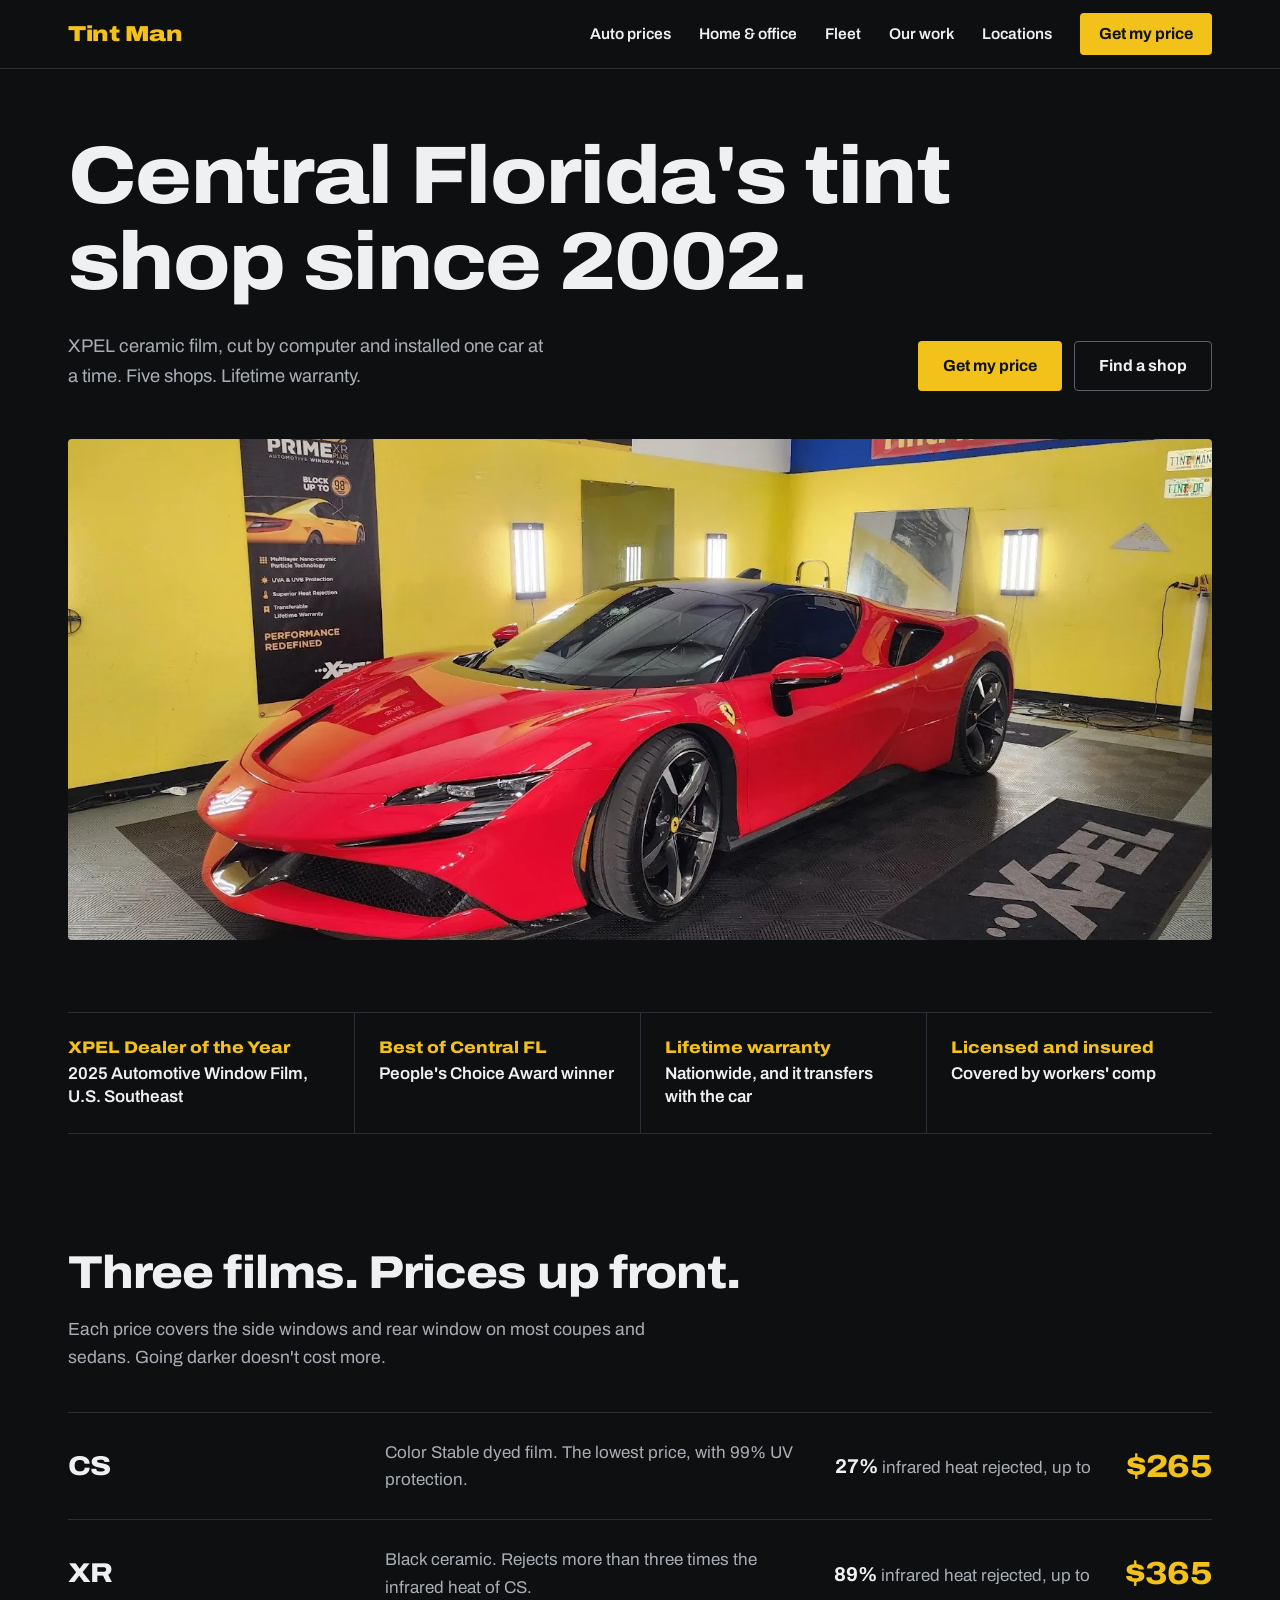
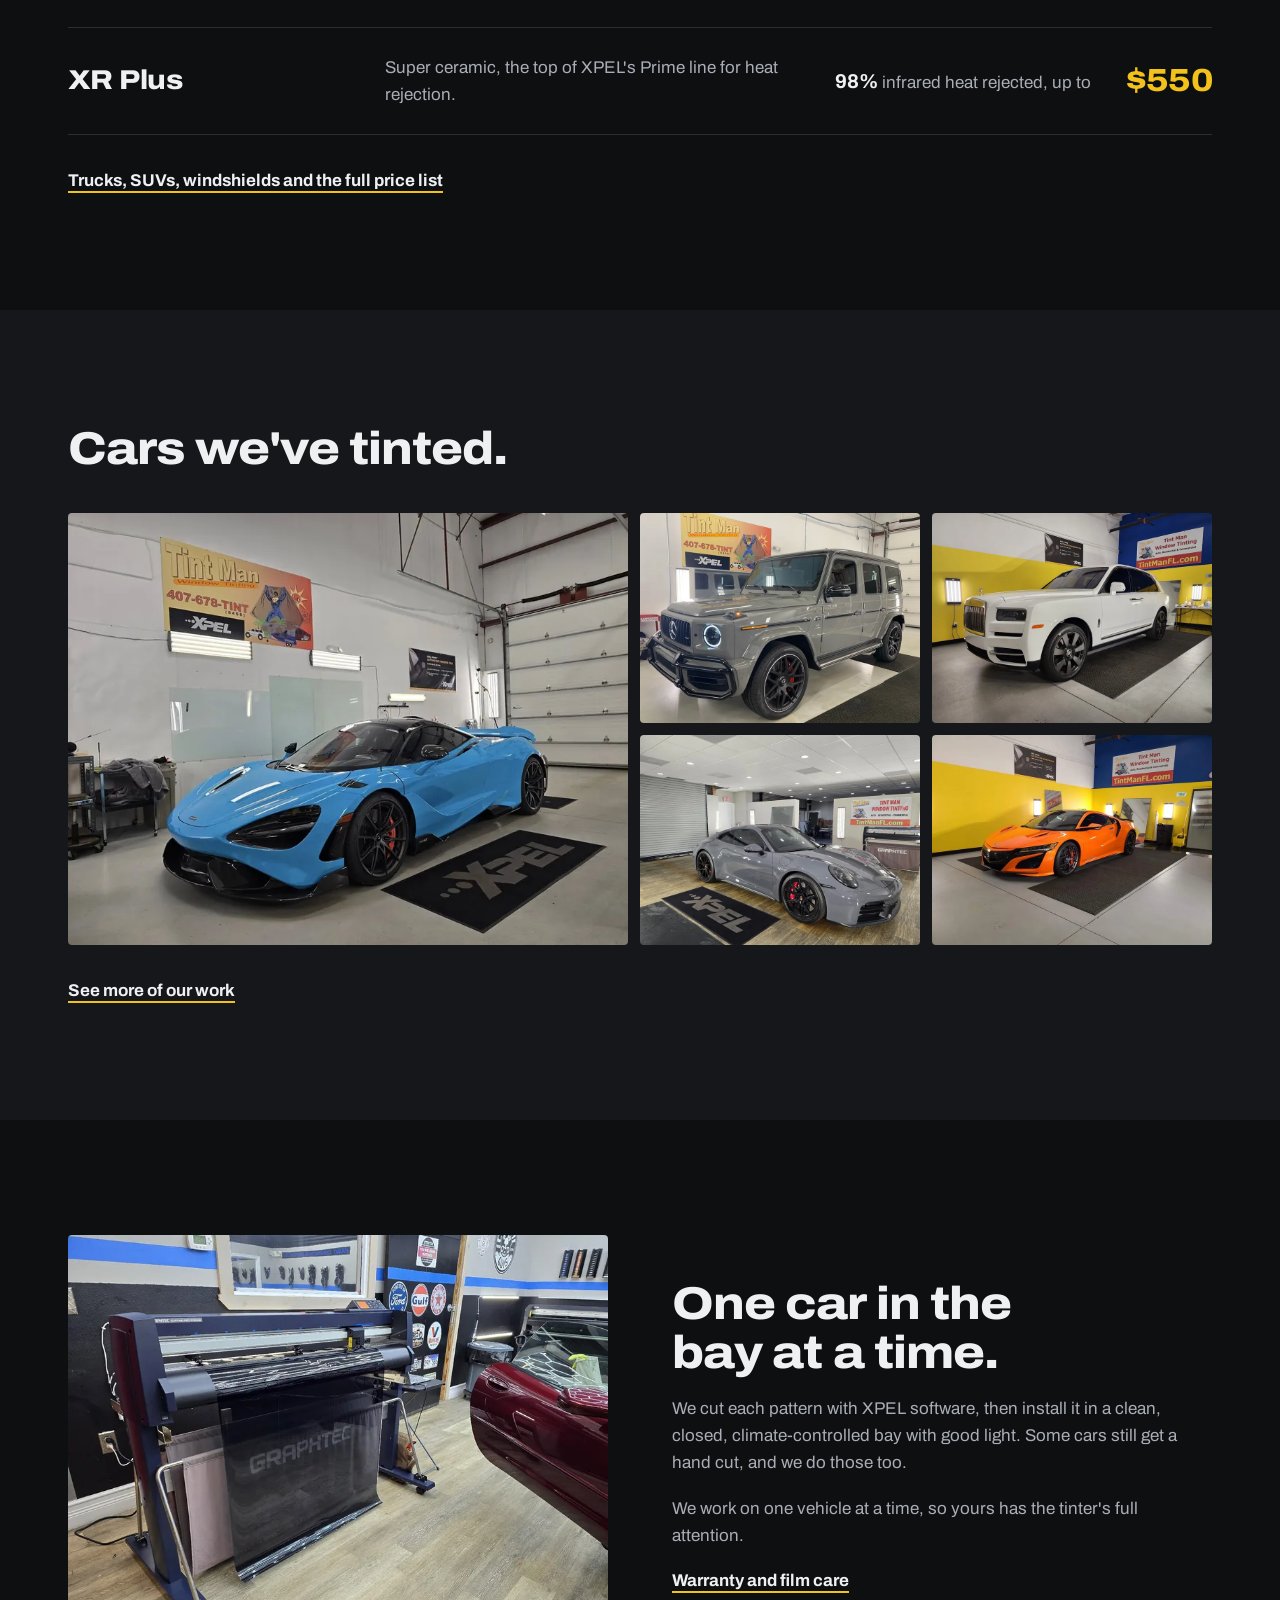
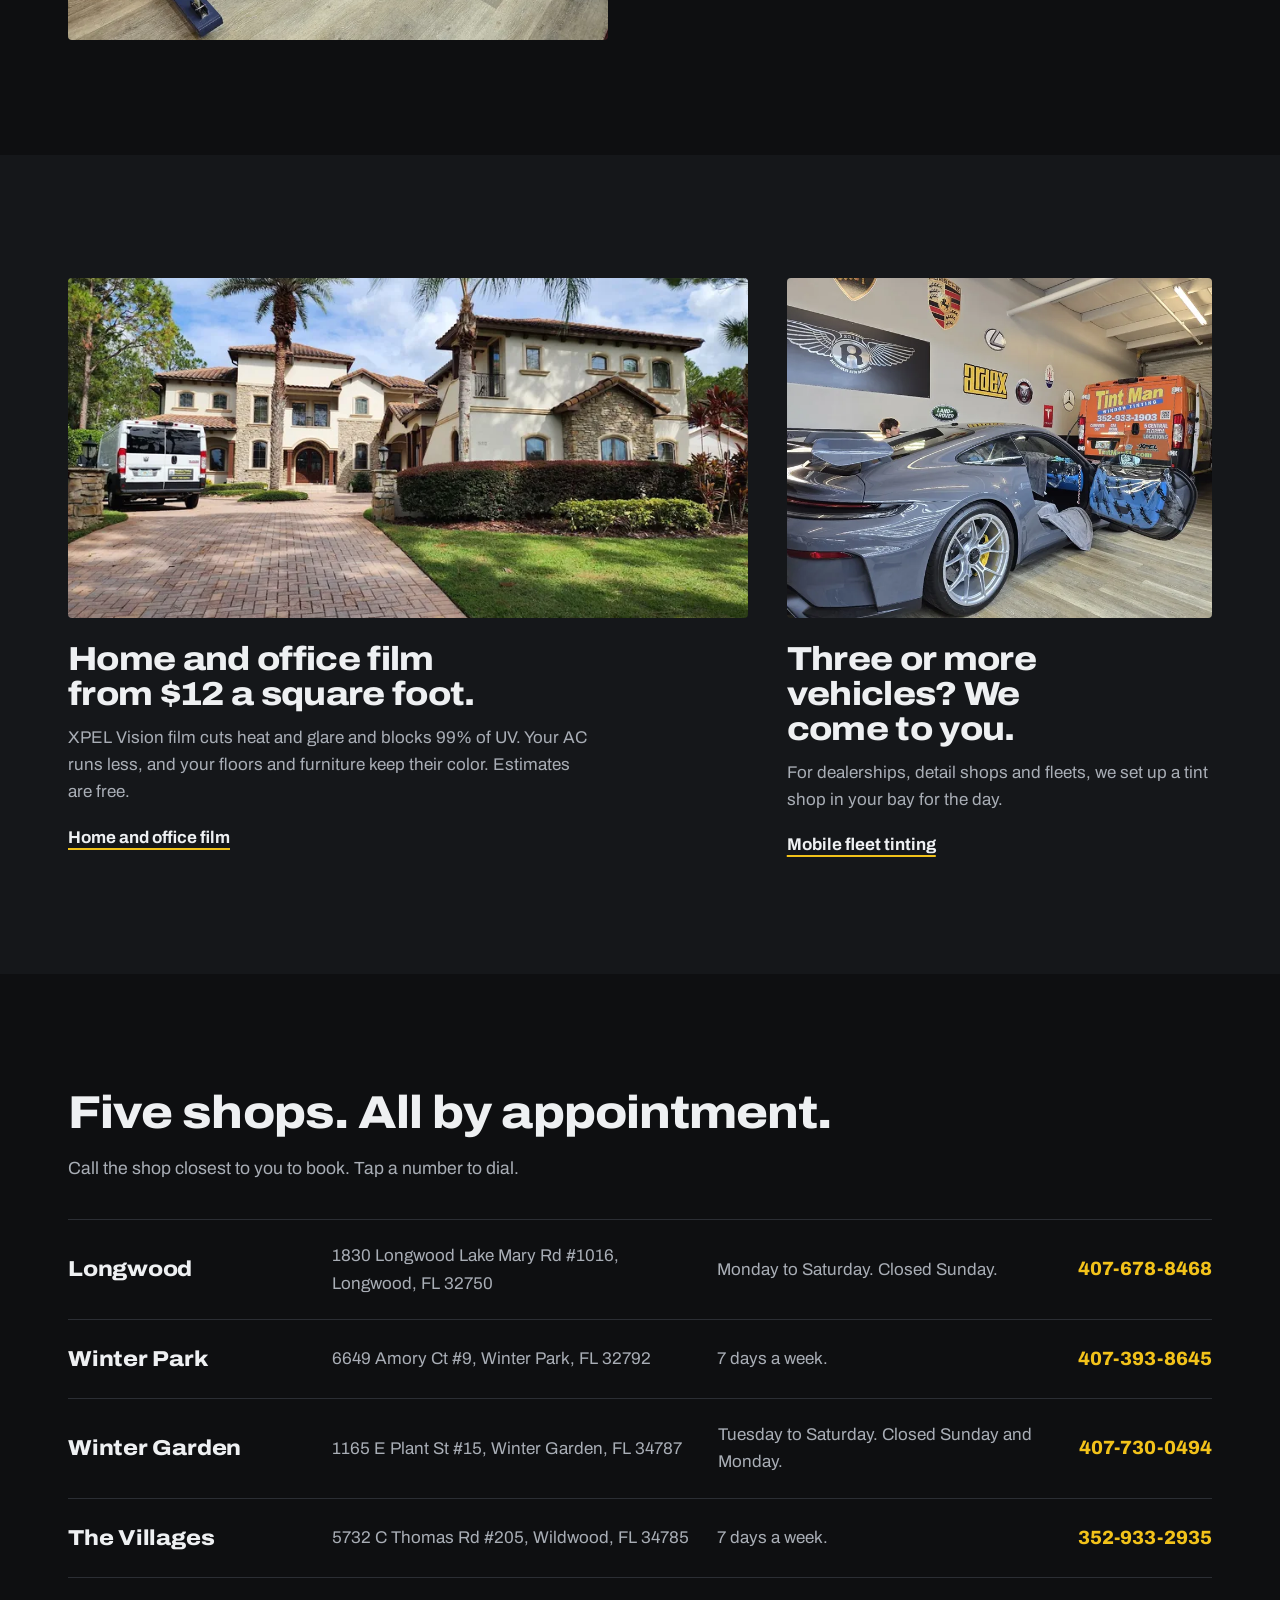
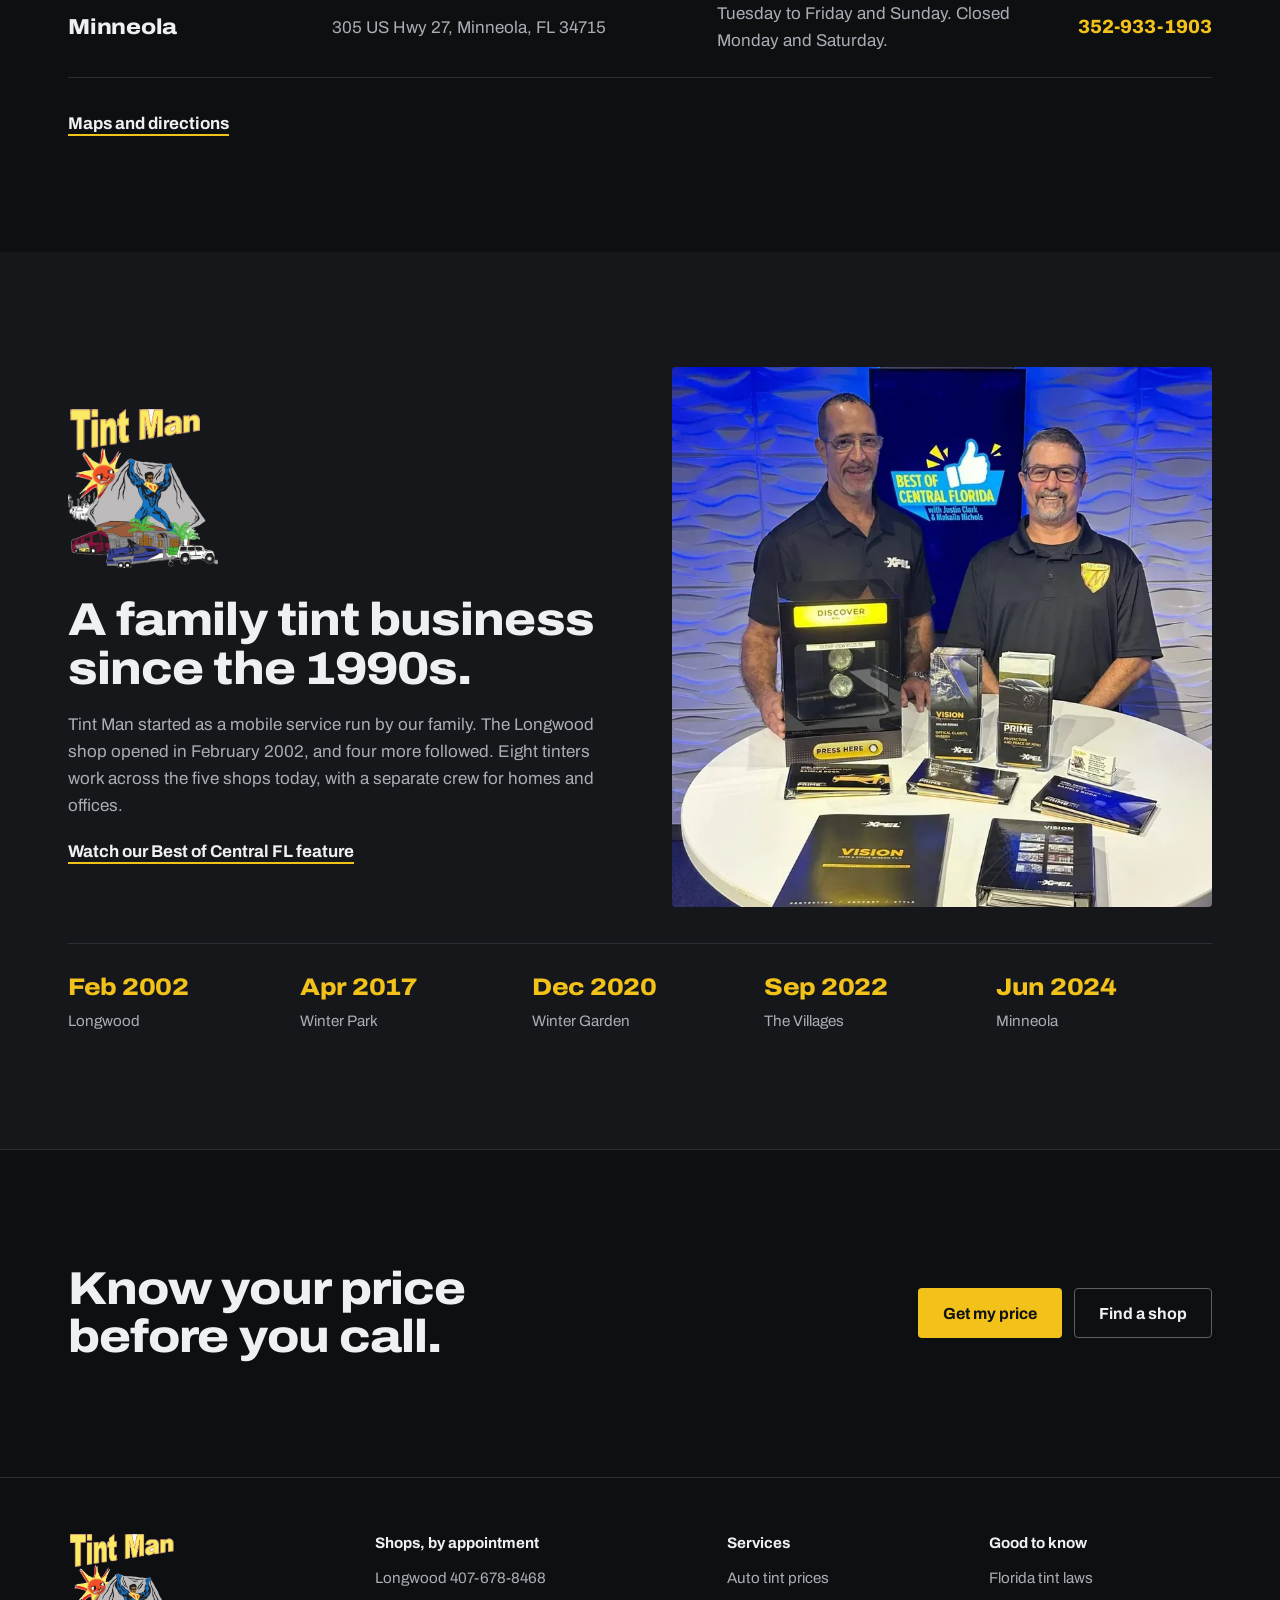
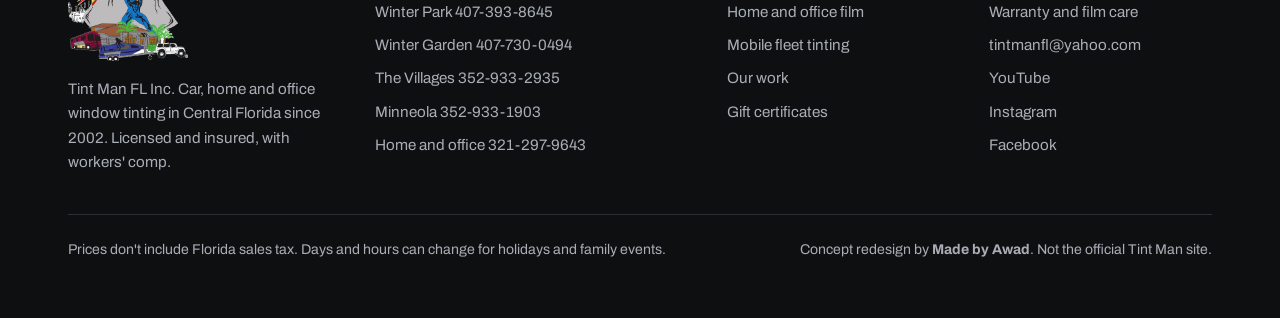
==== index.html @ 5b7890b1 "Tint Man FL concept redesign: 8-page static site with price builder Co-Authored-By: Claude Opus 5.5 " ====
<!doctype html>
<html lang="en">
<head>
<meta charset="utf-8">
<meta name="viewport" content="width=device-width, initial-scale=1">
<title>Tint Man FL | Car, Home and Office Window Tinting in Central Florida</title>
<meta name="description" content="XPEL window tint from $265. Five Central Florida shops in Longwood, Winter Park, Winter Garden, The Villages and Minneola. Lifetime warranty. Since 2002.">
<meta name="robots" content="noindex, nofollow">
<meta name="theme-color" content="#0e0f11">
<meta property="og:title" content="Tint Man FL | Car, Home and Office Window Tinting in Central Florida">
<meta property="og:description" content="XPEL window tint from $265. Five Central Florida shops in Longwood, Winter Park, Winter Garden, The Villages and Minneola. Lifetime warranty. Since 2002.">
<meta property="og:image" content="assets/img/og.jpg">
<meta property="og:type" content="website">
<link rel="preload" href="assets/fonts/archivo.woff2" as="font" type="font/woff2" crossorigin>
<link rel="stylesheet" href="assets/site.css">
</head>
<body>
<a class="skip" href="#main">Skip to content</a>
<header class="hdr">
  <div class="wrap">
    <a class="brand" href="index.html" aria-label="Tint Man, home">Tint Man</a>
    <button class="menu" type="button" aria-expanded="false" aria-controls="nav">Menu</button>
    <nav class="nav" id="nav" aria-label="Main"><a href="auto.html">Auto prices</a><a href="home-office.html">Home &amp; office</a><a href="fleet.html">Fleet</a><a href="work.html">Our work</a><a href="locations.html">Locations</a><a class="btn btn-p" href="auto.html#price">Get my price</a></nav>
  </div>
</header>
<main id="main">

<section class="hero">
  <div class="wrap">
    <h1>Central Florida's tint shop since 2002.</h1>
    <div class="hero-row">
      <p>XPEL ceramic film, cut by computer and installed one car at a time. Five shops. Lifetime warranty.</p>
      <div class="btns">
        <a class="btn btn-p" href="auto.html#price">Get my price</a>
        <a class="btn btn-s" href="locations.html">Find a shop</a>
      </div>
    </div>
    <div class="hero-img"><img src="assets/img/ferrari-red-800.webp" srcset="assets/img/ferrari-red-800.webp 800w, assets/img/ferrari-red.webp 1600w" sizes="100vw" width="1600" height="1200" alt="Red Ferrari with fresh window tint in a Tint Man bay" fetchpriority="high"></div>
    <div class="proof">
      <div><b>XPEL Dealer of the Year</b>2025 Automotive Window Film, U.S. Southeast</div>
      <div><b>Best of Central FL</b>People's Choice Award winner</div>
      <div><b>Lifetime warranty</b>Nationwide, and it transfers with the car</div>
      <div><b>Licensed and insured</b>Covered by workers' comp</div>
    </div>
  </div>
</section>

<section class="sec">
  <div class="wrap">
    <h2 class="rv">Three films. Prices up front.</h2>
    <p class="lead rv">Each price covers the side windows and rear window on most coupes and sedans. Going darker doesn't cost more.</p>
    <div class="films rv">
      <div class="film">
        <div class="nm">CS</div>
        <div class="ds mute">Color Stable dyed film. The lowest price, with 99% UV protection.</div>
        <div class="heat"><b>27%</b> <span class="mute">infrared heat rejected, up to</span></div>
        <div class="pr">$265</div>
      </div>
      <div class="film">
        <div class="nm">XR</div>
        <div class="ds mute">Black ceramic. Rejects more than three times the infrared heat of CS.</div>
        <div class="heat"><b>89%</b> <span class="mute">infrared heat rejected, up to</span></div>
        <div class="pr">$365</div>
      </div>
      <div class="film">
        <div class="nm">XR Plus</div>
        <div class="ds mute">Super ceramic, the top of XPEL's Prime line for heat rejection.</div>
        <div class="heat"><b>98%</b> <span class="mute">infrared heat rejected, up to</span></div>
        <div class="pr">$550</div>
      </div>
    </div>
    <p class="sec-foot rv"><a class="tlink" href="auto.html">Trucks, SUVs, windshields and the full price list</a></p>
  </div>
</section>

<section class="sec alt">
  <div class="wrap">
    <h2 class="rv">Cars we've tinted.</h2>
    <div class="mosaic rv">
      <a href="work.html"><img src="assets/img/mclaren-blue-800.webp" srcset="assets/img/mclaren-blue-800.webp 800w, assets/img/mclaren-blue.webp 1600w" sizes="(max-width:760px) 100vw, 50vw" width="1600" height="1200" alt="Blue McLaren in the Tint Man shop" loading="lazy" decoding="async"></a>
      <a href="work.html"><img src="assets/img/g-class-grey-800.webp" srcset="assets/img/g-class-grey-800.webp 800w, assets/img/g-class-grey.webp 1024w" sizes="(max-width:760px) 50vw, 25vw" width="1024" height="768" alt="Grey Mercedes G-Class with tinted windows" loading="lazy" decoding="async"></a>
      <a href="work.html"><img src="assets/img/rolls-royce-white-800.webp" srcset="assets/img/rolls-royce-white-800.webp 800w, assets/img/rolls-royce-white.webp 1600w" sizes="(max-width:760px) 50vw, 25vw" width="1600" height="1200" alt="White Rolls-Royce SUV in a Tint Man bay" loading="lazy" decoding="async"></a>
      <a href="work.html"><img src="assets/img/porsche-grey-800.webp" srcset="assets/img/porsche-grey-800.webp 800w, assets/img/porsche-grey.webp 1600w" sizes="(max-width:760px) 50vw, 25vw" width="1600" height="1200" alt="Grey Porsche 911 on the shop floor" loading="lazy" decoding="async"></a>
      <a href="work.html"><img src="assets/img/nsx-orange-800.webp" srcset="assets/img/nsx-orange-800.webp 800w, assets/img/nsx-orange.webp 1080w" sizes="(max-width:760px) 50vw, 25vw" width="1080" height="810" alt="Orange Acura NSX in a Tint Man bay" loading="lazy" decoding="async"></a>
    </div>
    <p class="sec-foot rv"><a class="tlink" href="work.html">See more of our work</a></p>
  </div>
</section>

<section class="sec">
  <div class="wrap split">
    <div class="rv"><img src="assets/img/plotter-800.webp" srcset="assets/img/plotter-800.webp 800w, assets/img/plotter.webp 1600w" sizes="(max-width:860px) 100vw, 50vw" width="1600" height="1200" alt="Plotter cutting a window film pattern beside a car" loading="lazy" decoding="async"></div>
    <div class="stack rv">
      <h2>One car in the bay at a time.</h2>
      <p class="mute">We cut each pattern with XPEL software, then install it in a clean, closed, climate-controlled bay with good light. Some cars still get a hand cut, and we do those too.</p>
      <p class="mute">We work on one vehicle at a time, so yours has the tinter's full attention.</p>
      <p><a class="tlink" href="warranty.html">Warranty and film care</a></p>
    </div>
  </div>
</section>

<section class="sec alt">
  <div class="wrap duo">
    <article class="rv">
      <img src="assets/img/home-estate-800.webp" srcset="assets/img/home-estate-800.webp 800w, assets/img/home-estate.webp 1600w" sizes="(max-width:860px) 100vw, 60vw" width="1600" height="1200" alt="Stone-front Florida home with a work van in the driveway" loading="lazy" decoding="async">
      <h2>Home and office film from $12 a square foot.</h2>
      <p>XPEL Vision film cuts heat and glare and blocks 99% of UV. Your AC runs less, and your floors and furniture keep their color. Estimates are free.</p>
      <a class="tlink" href="home-office.html">Home and office film</a>
    </article>
    <article class="rv">
      <img src="assets/img/fleet-van-porsche-800.webp" srcset="assets/img/fleet-van-porsche-800.webp 800w, assets/img/fleet-van-porsche.webp 1600w" sizes="(max-width:860px) 100vw, 40vw" width="1600" height="1200" alt="Tint Man van set up inside a client garage" loading="lazy" decoding="async">
      <h2>Three or more vehicles? We come to you.</h2>
      <p>For dealerships, detail shops and fleets, we set up a tint shop in your bay for the day.</p>
      <a class="tlink" href="fleet.html">Mobile fleet tinting</a>
    </article>
  </div>
</section>

<section class="sec" id="shops">
  <div class="wrap">
    <h2 class="rv">Five shops. All by appointment.</h2>
    <p class="lead rv">Call the shop closest to you to book. Tap a number to dial.</p>
    <div class="shops rv">
      <div class="shop">
        <div class="nm">Longwood</div>
        <address>1830 Longwood Lake Mary Rd #1016, Longwood, FL 32750</address>
        <div class="dy">Monday to Saturday. Closed Sunday.</div>
        <a class="ph" href="tel:+14076788468">407-678-8468</a>
      </div>
      <div class="shop">
        <div class="nm">Winter Park</div>
        <address>6649 Amory Ct #9, Winter Park, FL 32792</address>
        <div class="dy">7 days a week.</div>
        <a class="ph" href="tel:+14073938645">407-393-8645</a>
      </div>
      <div class="shop">
        <div class="nm">Winter Garden</div>
        <address>1165 E Plant St #15, Winter Garden, FL 34787</address>
        <div class="dy">Tuesday to Saturday. Closed Sunday and Monday.</div>
        <a class="ph" href="tel:+14077300494">407-730-0494</a>
      </div>
      <div class="shop">
        <div class="nm">The Villages</div>
        <address>5732 C Thomas Rd #205, Wildwood, FL 34785</address>
        <div class="dy">7 days a week.</div>
        <a class="ph" href="tel:+13529332935">352-933-2935</a>
      </div>
      <div class="shop">
        <div class="nm">Minneola</div>
        <address>305 US Hwy 27, Minneola, FL 34715</address>
        <div class="dy">Tuesday to Friday and Sunday. Closed Monday and Saturday.</div>
        <a class="ph" href="tel:+13529331903">352-933-1903</a>
      </div>
    </div>
    <p class="sec-foot rv"><a class="tlink" href="locations.html">Maps and directions</a></p>
  </div>
</section>

<section class="sec alt">
  <div class="wrap split tall">
    <div class="stack rv">
      <img class="story-logo" src="assets/img/tint-man-logo.png" width="397" height="420" alt="Tint Man logo" loading="lazy">
      <h2>A family tint business since the 1990s.</h2>
      <p class="mute">Tint Man started as a mobile service run by our family. The Longwood shop opened in February 2002, and four more followed. Eight tinters work across the five shops today, with a separate crew for homes and offices.</p>
      <p><a class="tlink" href="https://youtu.be/kbAeJcgGdcU" rel="noopener">Watch our Best of Central FL feature</a></p>
    </div>
    <div class="rv"><img src="assets/img/award-set-800.webp" srcset="assets/img/award-set-800.webp 800w, assets/img/award-set.webp 1080w" sizes="(max-width:860px) 100vw, 50vw" width="1080" height="1091" alt="Two men with XPEL film displays on the Best of Central Florida set" loading="lazy" decoding="async"></div>
  </div>
  <div class="wrap"><div class="years rv"><div><b>Feb 2002</b><span>Longwood</span></div><div><b>Apr 2017</b><span>Winter Park</span></div><div><b>Dec 2020</b><span>Winter Garden</span></div><div><b>Sep 2022</b><span>The Villages</span></div><div><b>Jun 2024</b><span>Minneola</span></div></div></div>
</section>

<section class="sec end">
  <div class="wrap">
    <h2>Know your price before you call.</h2>
    <div class="btns">
      <a class="btn btn-p" href="auto.html#price">Get my price</a>
      <a class="btn btn-s" href="locations.html">Find a shop</a>
    </div>
  </div>
</section>
</main>
<footer class="ftr">
  <div class="wrap">
    <div class="ftr-grid">
      <div>
        <img src="assets/img/tint-man-logo.png" width="397" height="420" alt="Tint Man logo" loading="lazy">
        <p>Tint Man FL Inc. Car, home and office window tinting in Central Florida since 2002. Licensed and insured, with workers' comp.</p>
      </div>
      <div>
        <h3>Shops, by appointment</h3>
        <ul><li>Longwood <a href="tel:+14076788468">407-678-8468</a></li><li>Winter Park <a href="tel:+14073938645">407-393-8645</a></li><li>Winter Garden <a href="tel:+14077300494">407-730-0494</a></li><li>The Villages <a href="tel:+13529332935">352-933-2935</a></li><li>Minneola <a href="tel:+13529331903">352-933-1903</a></li><li>Home and office <a href="tel:+13212979643">321-297-9643</a></li></ul>
      </div>
      <div>
        <h3>Services</h3>
        <ul>
          <li><a href="auto.html">Auto tint prices</a></li>
          <li><a href="home-office.html">Home and office film</a></li>
          <li><a href="fleet.html">Mobile fleet tinting</a></li>
          <li><a href="work.html">Our work</a></li>
          <li><a href="locations.html#gift">Gift certificates</a></li>
        </ul>
      </div>
      <div>
        <h3>Good to know</h3>
        <ul>
          <li><a href="tint-laws.html">Florida tint laws</a></li>
          <li><a href="warranty.html">Warranty and film care</a></li>
          <li><a href="mailto:tintmanfl@yahoo.com">tintmanfl@yahoo.com</a></li>
          <li><a href="https://www.youtube.com/channel/UCc-5ROJTFRDalu6q-zeM-1g" rel="noopener">YouTube</a></li>
          <li><a href="https://www.instagram.com/tintmanwindowtinting" rel="noopener">Instagram</a></li>
          <li><a href="https://www.facebook.com/tintmanfl" rel="noopener">Facebook</a></li>
        </ul>
      </div>
    </div>
    <div class="note">
      <span>Prices don't include Florida sales tax. Days and hours can change for holidays and family events.</span>
      <span>Concept redesign by <a class="tlink" href="https://madebyawad.com" rel="noopener">Made by Awad</a>. Not the official Tint Man site.</span>
    </div>
  </div>
</footer>
<div class="bar">
  <a class="btn btn-s" href="locations.html">Find a shop</a>
  <a class="btn btn-p" href="auto.html#price">Get my price</a>
</div>
<script src="assets/site.js" defer></script>
</body>
</html>
---- assets/site.css ----
@font-face{font-family:"Archivo";src:url("fonts/archivo.woff2") format("woff2");font-weight:100 900;font-stretch:62% 125%;font-display:swap}

:root{
  --bg:#0e0f11;--bg2:#15171a;--bg3:#1c1f23;--line:#2b2e34;
  --text:#eef0f2;--mute:#a9aeb6;--acc:#f2c21a;--ink:#111214;
  --r:4px;--wrap:1240px;--pad:clamp(20px,4vw,48px);
}
*,*::before,*::after{box-sizing:border-box}
html{scroll-behavior:smooth;-webkit-text-size-adjust:100%}
body{margin:0;background:var(--bg);color:var(--text);font-family:"Archivo",system-ui,-apple-system,"Segoe UI",Arial,sans-serif;font-size:17px;line-height:1.6;-webkit-font-smoothing:antialiased}
img{display:block;max-width:100%;height:auto}
a{color:inherit}
h1,h2,h3{margin:0;font-weight:800;font-stretch:112%;letter-spacing:-.02em;line-height:1.05;text-wrap:balance}
h1{font-size:clamp(2.5rem,6.4vw,5.1rem)}
h2{font-size:clamp(1.9rem,3.6vw,3rem)}
h3{font-size:1.25rem;letter-spacing:-.01em;line-height:1.2}
p{margin:0}
.wrap{max-width:var(--wrap);margin:0 auto;padding:0 var(--pad)}
.sec{padding:clamp(64px,9vw,120px) 0}
.sec.alt{background:var(--bg2)}
.lead{color:var(--mute);font-size:1.1rem;max-width:58ch;margin-top:18px}
.mute{color:var(--mute)}
.small{font-size:.92rem}
.acc{color:var(--acc)}
.skip{position:absolute;left:-9999px}
.skip:focus{left:12px;top:12px;z-index:30;background:var(--acc);color:var(--ink);padding:10px 14px;border-radius:var(--r)}
:focus-visible{outline:2px solid var(--acc);outline-offset:3px}

/* buttons */
.btn{display:inline-flex;align-items:center;justify-content:center;min-height:50px;padding:0 24px;border-radius:var(--r);font-weight:700;font-size:1rem;text-decoration:none;white-space:nowrap;border:1px solid transparent;cursor:pointer;font-family:inherit;transition:transform .15s ease,background-color .15s ease,border-color .15s ease}
.btn:active{transform:translateY(1px)}
.btn-p{background:var(--acc);color:var(--ink)}
.btn-p:hover{background:#ffd43a}
.btn-s{border-color:#5a5f68;color:var(--text);background:transparent}
.btn-s:hover{border-color:var(--text)}
.btns{display:flex;flex-wrap:wrap;gap:12px}
.tlink{font-weight:700;text-decoration:underline;text-decoration-color:var(--acc);text-decoration-thickness:2px;text-underline-offset:5px}
.tlink:hover{color:var(--acc)}

/* header */
.hdr{position:sticky;top:0;z-index:20;background:var(--bg);border-bottom:1px solid var(--line)}
.hdr .wrap{display:flex;align-items:center;justify-content:space-between;height:68px;gap:24px}
.brand{font-weight:900;font-stretch:120%;font-size:1.35rem;letter-spacing:-.02em;text-decoration:none;color:var(--acc);white-space:nowrap}
.nav{display:flex;align-items:center;gap:28px}
.nav a:not(.btn){text-decoration:none;font-weight:600;font-size:.97rem;color:var(--text);white-space:nowrap}
.nav a:not(.btn):hover,.nav a[aria-current="page"]{color:var(--acc)}
.nav .btn{min-height:42px;padding:0 18px}
.menu{display:none;background:none;border:1px solid #5a5f68;color:var(--text);border-radius:var(--r);height:42px;padding:0 14px;font:inherit;font-weight:700;cursor:pointer}
@media (max-width:980px){
  .menu{display:block}
  .nav{display:none;position:absolute;left:0;right:0;top:68px;background:var(--bg);border-bottom:1px solid var(--line);flex-direction:column;align-items:stretch;gap:0;padding:8px var(--pad) 20px}
  .nav.open{display:flex}
  .nav a:not(.btn){padding:14px 0;border-bottom:1px solid var(--line);font-size:1.05rem}
  .nav .btn{margin-top:16px;min-height:50px}
}

/* hero */
.hero{padding:clamp(36px,5vw,64px) 0 0}
.hero-row{display:flex;justify-content:space-between;align-items:flex-end;gap:32px;margin-top:28px;flex-wrap:wrap}
.hero-row p{color:var(--mute);font-size:1.15rem;max-width:44ch}
.hero-img{margin-top:clamp(28px,4vw,48px)}
.hero-img img{width:100%;aspect-ratio:16/7;object-fit:cover;object-position:50% 62%;border-radius:var(--r)}
@media (max-width:700px){.hero-img img{aspect-ratio:4/3}}

/* page head (inner pages) */
.phead{padding:clamp(40px,6vw,80px) 0 clamp(28px,4vw,48px)}
.phead h1{font-size:clamp(2.2rem,5vw,4rem)}

/* proof strip */
.proof{display:grid;grid-template-columns:repeat(4,1fr);gap:0;border-top:1px solid var(--line);border-bottom:1px solid var(--line);margin-top:clamp(40px,6vw,72px)}
.proof div{padding:24px 24px 24px 0;font-weight:600;line-height:1.35}
.proof div+div{padding-left:24px;border-left:1px solid var(--line)}
.proof b{display:block;color:var(--acc);font-weight:800;font-stretch:112%;font-size:1.05rem;margin-bottom:4px}
@media (max-width:900px){.proof{grid-template-columns:1fr 1fr}.proof div{padding:18px 16px 18px 0}.proof div+div{padding-left:16px}.proof div:nth-child(3){border-left:0;padding-left:0;border-top:1px solid var(--line)}.proof div:nth-child(4){border-top:1px solid var(--line)}}
@media (max-width:520px){.proof{grid-template-columns:1fr}.proof div,.proof div+div{padding:16px 0;border-left:0}.proof div+div{border-top:1px solid var(--line)}}

/* film rows */
.films{margin-top:40px;border-top:1px solid var(--line)}
.film{display:grid;grid-template-columns:1.1fr 1.6fr 1fr auto;gap:24px;align-items:center;padding:26px 0;border-bottom:1px solid var(--line)}
.film .nm{font-weight:800;font-stretch:112%;font-size:1.7rem;letter-spacing:-.02em}
.film .heat b{font-size:1.25rem}
.film .pr{font-weight:800;font-stretch:112%;font-size:2rem;color:var(--acc);text-align:right;letter-spacing:-.02em}
@media (max-width:800px){.film{grid-template-columns:1fr auto;gap:6px 16px}.film .ds{grid-column:1/-1;order:3}.film .heat{grid-column:1/-1;order:4}}

/* work grid on home */
.mosaic{display:grid;grid-template-columns:2fr 1fr 1fr;grid-template-rows:auto auto;gap:12px;margin-top:40px}
.mosaic a{display:block;overflow:hidden;border-radius:var(--r)}
.mosaic img{width:100%;height:100%;object-fit:cover;aspect-ratio:4/3;transition:transform .4s ease}
.mosaic a:hover img{transform:scale(1.03)}
.mosaic a:first-child{grid-row:1/3}
.mosaic a:first-child img{aspect-ratio:auto}
@media (max-width:760px){.mosaic{grid-template-columns:1fr 1fr}.mosaic a:first-child{grid-column:1/-1;grid-row:auto}.mosaic a:first-child img{aspect-ratio:4/3}}
.sec-foot{margin-top:32px}

/* split */
.split{display:grid;grid-template-columns:1fr 1fr;gap:clamp(28px,5vw,72px);align-items:center}
.split img{border-radius:var(--r);width:100%;aspect-ratio:4/3;object-fit:cover}
.split.tall img{aspect-ratio:1/1}
@media (max-width:860px){.split{grid-template-columns:1fr}}
.stack>*+*{margin-top:18px}

/* duo cards (home + office / fleet) */
.duo{display:grid;grid-template-columns:1.6fr 1fr;gap:clamp(20px,3vw,40px);margin-top:8px}
.duo article img{width:100%;height:340px;object-fit:cover;border-radius:var(--r)}
.duo h2{font-size:clamp(1.6rem,2.6vw,2.2rem);margin-top:24px}
.duo p{color:var(--mute);margin-top:12px;max-width:52ch}
.duo .tlink{display:inline-block;margin-top:18px}
@media (max-width:860px){.duo{grid-template-columns:1fr;gap:56px}.duo article img{height:auto;aspect-ratio:4/3}}

/* shops */
.shops{margin-top:36px;border-top:1px solid var(--line)}
.shop{display:grid;grid-template-columns:1fr 1.5fr 1.4fr auto;gap:20px;align-items:center;padding:22px 0;border-bottom:1px solid var(--line)}
.shop .nm{font-weight:800;font-stretch:112%;font-size:1.35rem;letter-spacing:-.01em}
.shop .ph{font-weight:800;font-size:1.2rem;text-decoration:none;color:var(--acc);white-space:nowrap}
.shop .ph:hover{text-decoration:underline}
.shop address{font-style:normal;color:var(--mute)}
.shop .dy{color:var(--mute)}
@media (max-width:900px){.shop{grid-template-columns:1fr auto;gap:4px 16px}.shop address,.shop .dy{grid-column:1/-1}.shop .ph{grid-row:1;grid-column:2}}

/* story */
.split img.story-logo{width:150px;aspect-ratio:auto;border-radius:0;margin-bottom:28px}
.years{display:grid;grid-template-columns:repeat(5,1fr);gap:16px;margin-top:36px;padding-top:24px;border-top:1px solid var(--line)}
.years b{display:block;font-weight:800;font-stretch:112%;font-size:1.5rem;color:var(--acc);letter-spacing:-.02em}
.years span{color:var(--mute);font-size:.95rem}
@media (max-width:700px){.years{grid-template-columns:1fr 1fr}}

/* end cta */
.end{text-align:left;border-top:1px solid var(--line)}
.end .wrap{display:flex;justify-content:space-between;align-items:center;gap:32px;flex-wrap:wrap}
.end h2{max-width:18ch}

/* footer */
.ftr{border-top:1px solid var(--line);padding:56px 0 110px;color:var(--mute);font-size:.95rem}
.ftr-grid{display:grid;grid-template-columns:1.2fr 1.4fr 1fr 1fr;gap:40px}
.ftr h3{font-size:.95rem;color:var(--text);margin-bottom:14px;font-stretch:100%;font-weight:700;letter-spacing:0}
.ftr ul{list-style:none;margin:0;padding:0}
.ftr li{margin-bottom:9px}
.ftr a{text-decoration:none}
.ftr a:hover{color:var(--acc)}
.ftr img{width:120px;margin-bottom:16px}
.ftr .note{margin-top:40px;padding-top:24px;border-top:1px solid var(--line);font-size:.88rem;display:flex;justify-content:space-between;gap:24px;flex-wrap:wrap}
@media (max-width:900px){.ftr-grid{grid-template-columns:1fr 1fr}}
@media (max-width:520px){.ftr-grid{grid-template-columns:1fr}}
@media (min-width:761px){.ftr{padding-bottom:56px}}

/* mobile action bar */
.bar{display:none}
@media (max-width:760px){
  .bar{display:grid;grid-template-columns:1fr 1fr;gap:10px;position:fixed;left:0;right:0;bottom:0;z-index:20;background:var(--bg);border-top:1px solid var(--line);padding:10px 14px calc(10px + env(safe-area-inset-bottom))}
  .bar .btn{min-height:48px;padding:0 10px}
}

/* price builder */
.builder{display:grid;grid-template-columns:1.5fr 1fr;gap:clamp(24px,4vw,56px);align-items:start}
@media (max-width:900px){.builder{grid-template-columns:1fr}}
fieldset{border:0;margin:0 0 34px;padding:0;min-width:0}
legend{padding:0;font-weight:800;font-stretch:112%;font-size:1.2rem;margin-bottom:6px}
.hint{color:var(--mute);font-size:.95rem;margin-bottom:14px}
.opts{display:grid;gap:10px}
.opts.c3{grid-template-columns:repeat(3,1fr)}
@media (max-width:620px){.opts.c3{grid-template-columns:1fr}}
.opt{position:relative}
.opt input{position:absolute;opacity:0;inset:0;width:100%;height:100%;margin:0;cursor:pointer}
.opt span{display:block;border:1px solid #4a4f58;border-radius:var(--r);padding:14px 16px;height:100%;background:var(--bg2);transition:border-color .15s ease,background-color .15s ease}
.opt b{display:block;font-size:1.05rem}
.opt small{display:block;color:var(--mute);font-size:.9rem;margin-top:2px}
.opt input:hover+span{border-color:var(--text)}
.opt input:checked+span{border-color:var(--acc);background:#262108;box-shadow:inset 0 0 0 1px var(--acc)}
.opt input:focus-visible+span{outline:2px solid var(--acc);outline-offset:3px}
.field label{display:block;font-weight:700;margin-bottom:8px}
select{width:100%;min-height:50px;border-radius:var(--r);border:1px solid #4a4f58;background:var(--bg2);color:var(--text);font:inherit;padding:0 14px}
.quote{position:sticky;top:92px;background:var(--bg2);border:1px solid var(--line);border-radius:var(--r);padding:28px}
.quote .tot{font-weight:800;font-stretch:112%;font-size:clamp(3rem,6vw,4.2rem);line-height:1;color:var(--acc);letter-spacing:-.03em;margin:6px 0 4px}
.quote ul{list-style:none;margin:20px 0;padding:0;border-top:1px solid var(--line)}
.quote li{display:flex;justify-content:space-between;gap:16px;padding:10px 0;border-bottom:1px solid var(--line);font-size:.97rem}
.quote .field{margin:22px 0 16px}
.quote .btn{width:100%;margin-top:10px}
.quote .fine{color:var(--mute);font-size:.88rem;margin-top:16px}

/* tables */
.tbl-wrap{overflow-x:auto;margin-top:28px}
table{width:100%;border-collapse:collapse;min-width:520px}
th,td{text-align:left;padding:14px 16px 14px 0;border-bottom:1px solid var(--line)}
thead th{color:var(--mute);font-weight:600;font-size:.92rem}
tbody th{font-weight:600}
td.n,th.n{text-align:right;padding-right:0;font-variant-numeric:tabular-nums;white-space:nowrap}
td.n{font-weight:700}

/* spec tiles */
.specs{display:grid;grid-template-columns:repeat(3,1fr);gap:16px;margin-top:36px}
.spec{background:var(--bg2);border:1px solid var(--line);border-radius:var(--r);padding:28px}
.sec.alt .spec{background:var(--bg3)}
.spec .big{font-weight:800;font-stretch:112%;font-size:3.4rem;line-height:1;letter-spacing:-.03em;color:var(--acc);margin:18px 0 4px}
.spec dl{margin:20px 0 0;display:grid;grid-template-columns:1fr auto;gap:8px 16px;font-size:.97rem}
.spec dt{color:var(--mute)}
.spec dd{margin:0;font-weight:700;text-align:right}
@media (max-width:900px){.specs{grid-template-columns:1fr}}
.specs.five{grid-template-columns:repeat(6,1fr)}
.specs.five .spec{grid-column:span 2}
.specs.five .spec:nth-child(-n+2){grid-column:span 3}
@media (max-width:900px){.specs.five{grid-template-columns:1fr}.specs.five .spec,.specs.five .spec:nth-child(-n+2){grid-column:auto}}
.specs.five .big{font-size:2.6rem}

/* notes list */
.notes{display:grid;grid-template-columns:1fr 1fr;gap:32px 56px;margin-top:36px}
.notes h3{margin-bottom:8px}
.notes p{color:var(--mute)}
@media (max-width:760px){.notes{grid-template-columns:1fr}}

/* video */
.video{position:relative;aspect-ratio:16/9;border-radius:var(--r);overflow:hidden;background:var(--bg3)}
.video iframe{position:absolute;inset:0;width:100%;height:100%;border:0}

/* gallery */
.gal{columns:3;column-gap:12px;margin-top:8px}
.gal a{display:block;margin-bottom:12px;break-inside:avoid;border-radius:var(--r);overflow:hidden}
.gal img{width:100%;transition:transform .4s ease}
.gal a:hover img{transform:scale(1.03)}
@media (max-width:900px){.gal{columns:2}}
@media (max-width:480px){.gal{columns:1}}
.strip{display:grid;grid-template-columns:repeat(3,1fr);gap:12px;margin-top:36px}
.strip img{width:100%;aspect-ratio:4/3;object-fit:cover;border-radius:var(--r)}
@media (max-width:700px){.strip{grid-template-columns:1fr 1fr}}
dialog{border:0;padding:0;background:transparent;max-width:min(94vw,1400px);max-height:94vh}
dialog::backdrop{background:rgba(8,9,10,.92)}
dialog img{max-width:100%;max-height:84vh;border-radius:var(--r);margin:0 auto}
dialog form{display:flex;justify-content:flex-end;margin-bottom:10px}

/* locations */
.locs{display:grid;grid-template-columns:1fr 1.2fr;gap:clamp(24px,4vw,56px);align-items:start}
.loc{display:block;width:100%;text-align:left;background:none;border:0;border-bottom:1px solid var(--line);color:inherit;font:inherit;padding:22px 0}
.loc:first-child{border-top:1px solid var(--line)}
.loc h2{font-size:1.5rem}
.loc address{font-style:normal;color:var(--mute);margin-top:6px}
.loc .dy{margin-top:2px;color:var(--mute)}
.loc .btns{margin-top:16px}
.loc .btn{min-height:44px;padding:0 16px;font-size:.95rem}
.map{position:sticky;top:92px}
.map iframe{width:100%;height:min(70vh,620px);border:0;border-radius:var(--r);background:var(--bg3)}
.map p{margin-top:10px}
@media (max-width:900px){.locs{grid-template-columns:1fr}.map{position:static;order:-1}.map iframe{height:320px}}

/* checklist */
.rows{margin-top:28px;border-top:1px solid var(--line)}
.rows div{display:grid;grid-template-columns:1fr 2fr;gap:24px;padding:20px 0;border-bottom:1px solid var(--line)}
.rows b{font-weight:700}
.rows span{color:var(--mute)}
@media (max-width:700px){.rows div{grid-template-columns:1fr;gap:4px}}
.chips{display:flex;flex-wrap:wrap;gap:10px;margin-top:24px;padding:0;list-style:none}
.chips li{border:1px solid #4a4f58;border-radius:var(--r);padding:8px 14px;font-weight:600;font-size:.97rem}

/* reveal */
@media (prefers-reduced-motion:no-preference){
  .js .rv{opacity:0;transform:translateY(18px);transition:opacity .6s cubic-bezier(.16,1,.3,1),transform .6s cubic-bezier(.16,1,.3,1)}
  .js .rv.in{opacity:1;transform:none}
}
@media (prefers-reduced-motion:reduce){html{scroll-behavior:auto}*{transition:none!important}}
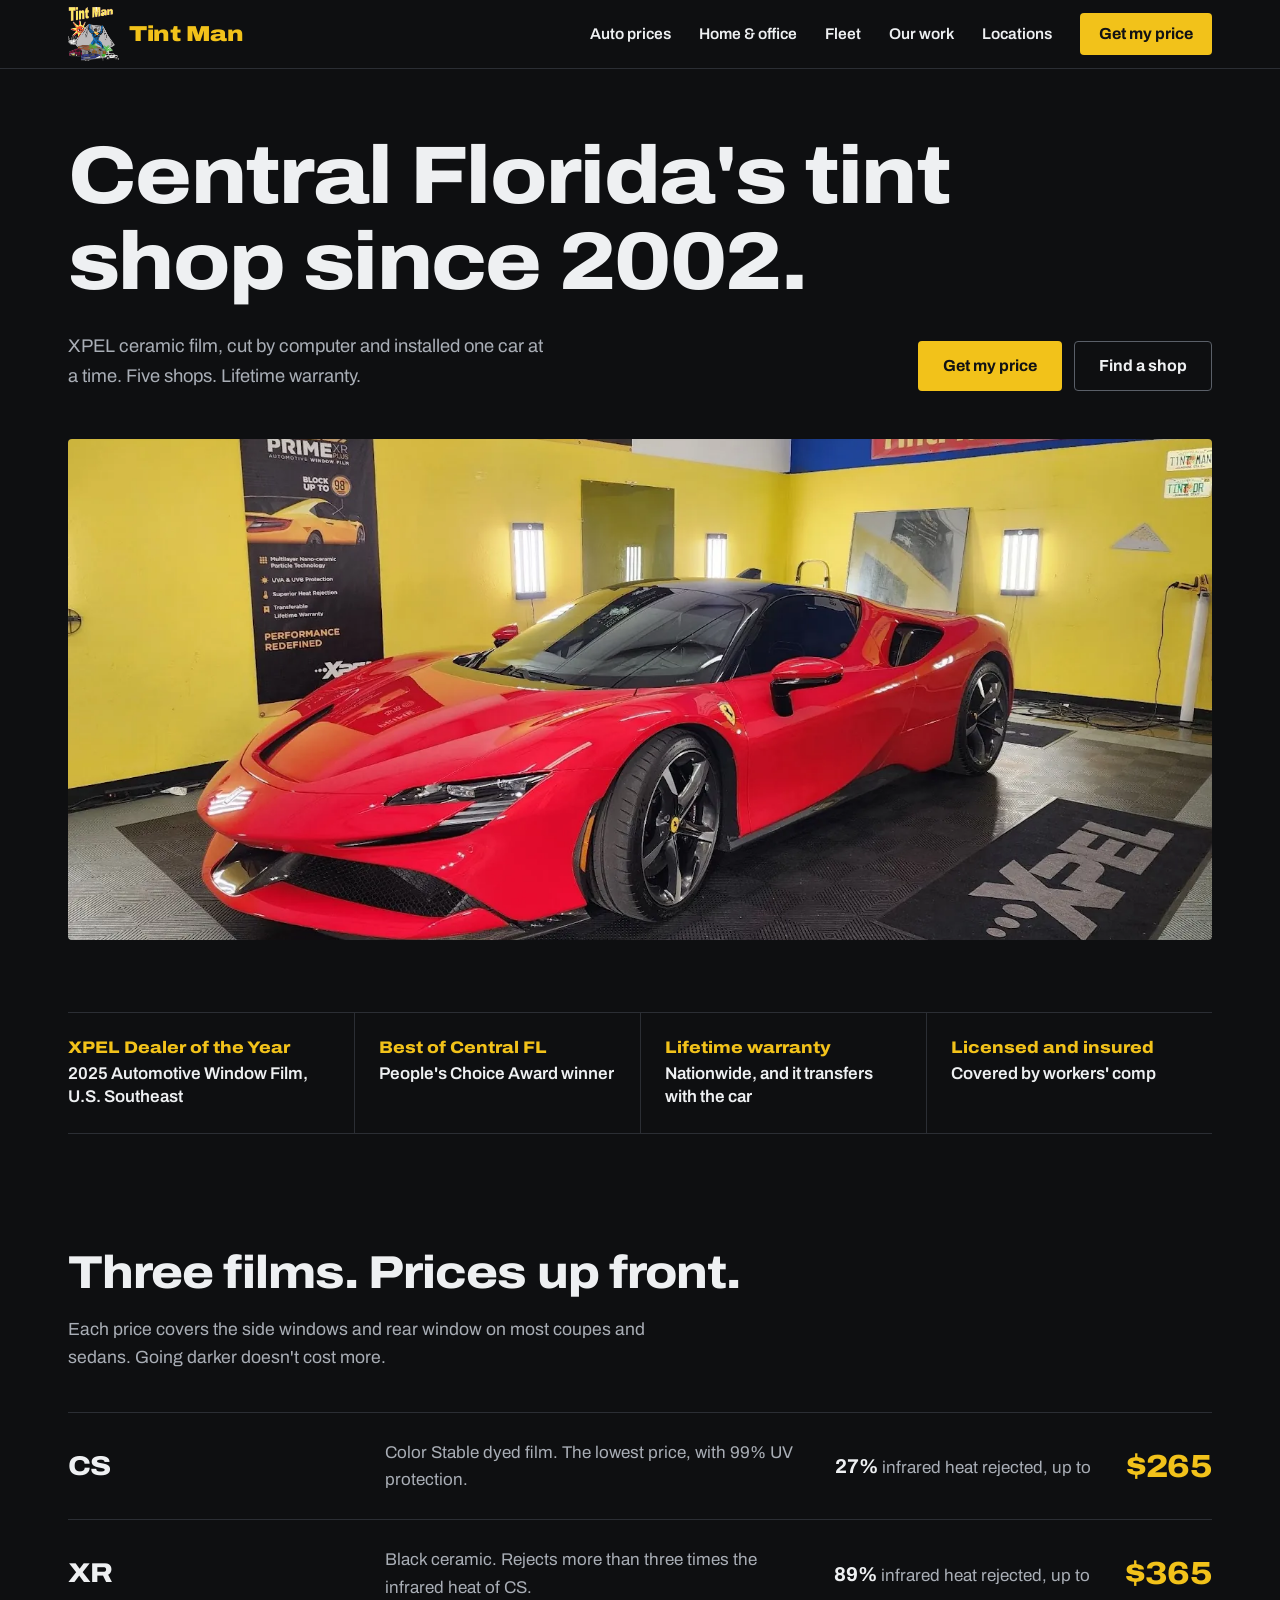
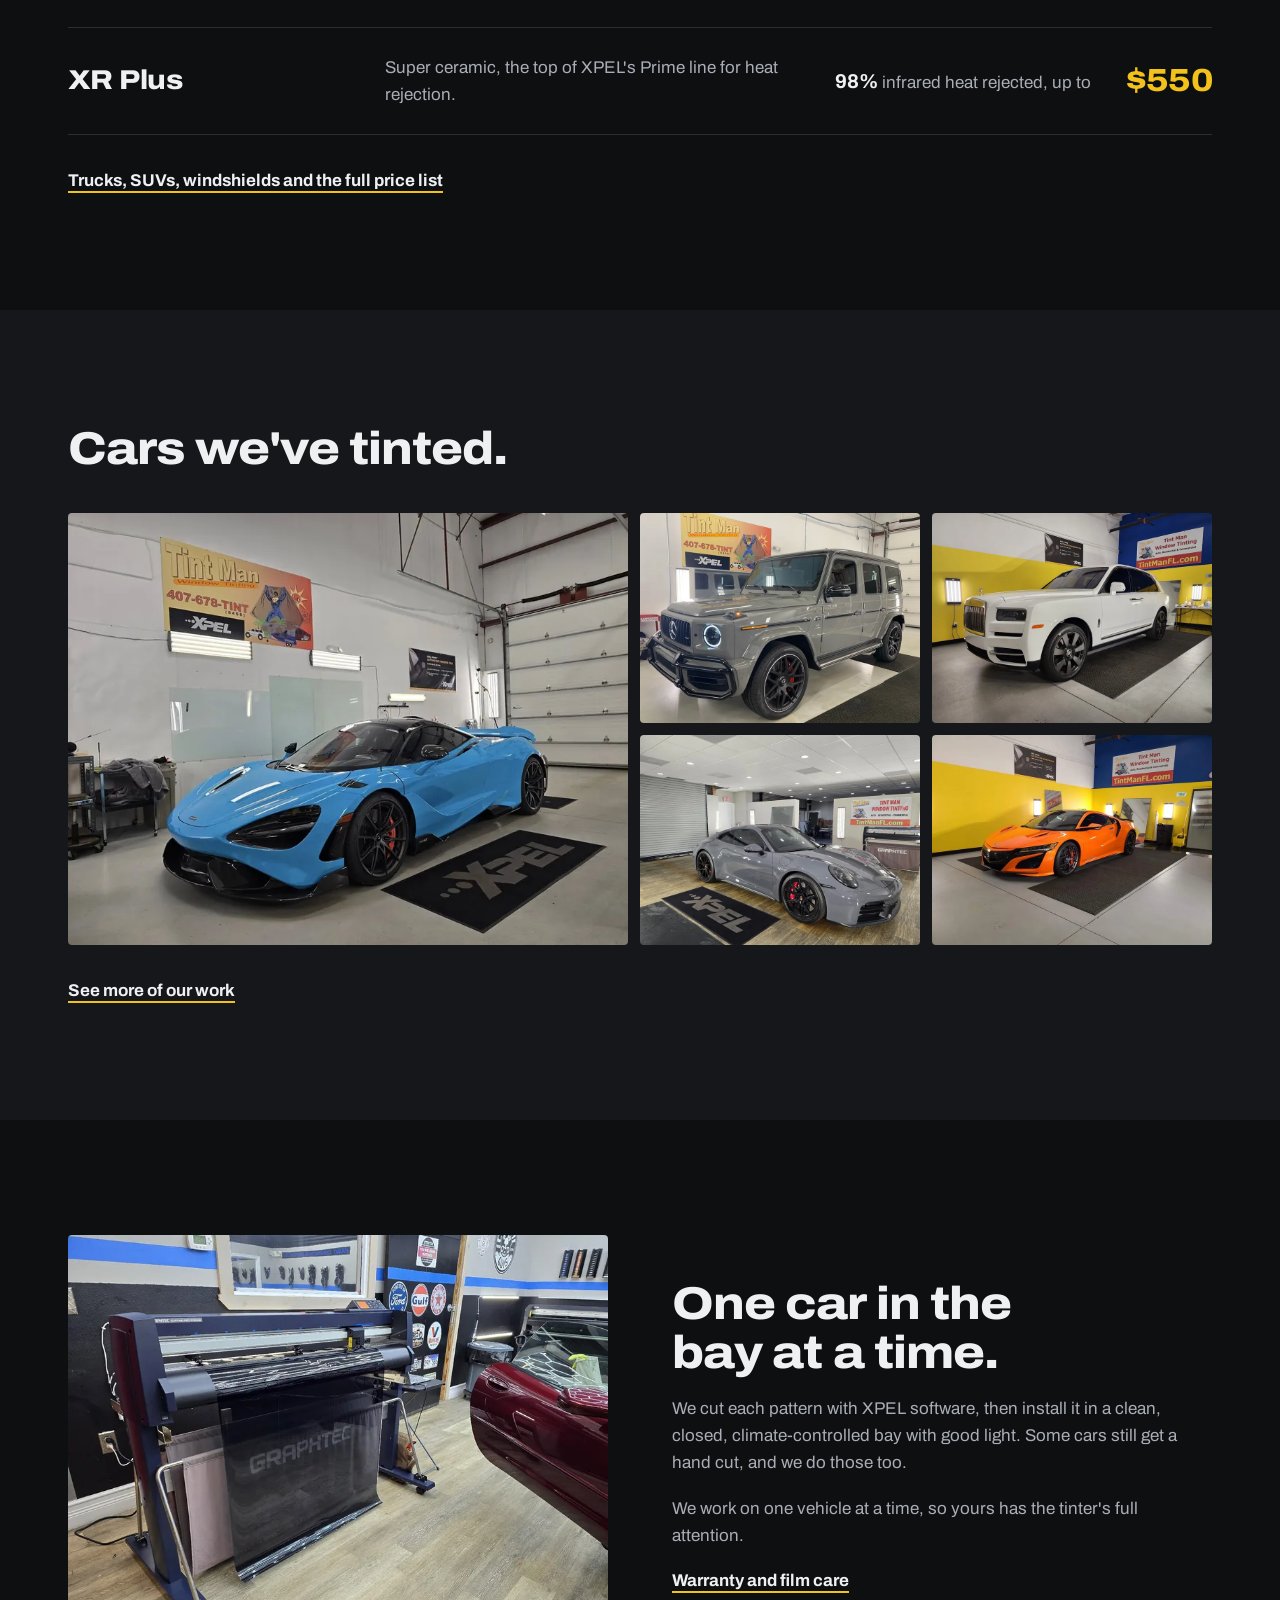
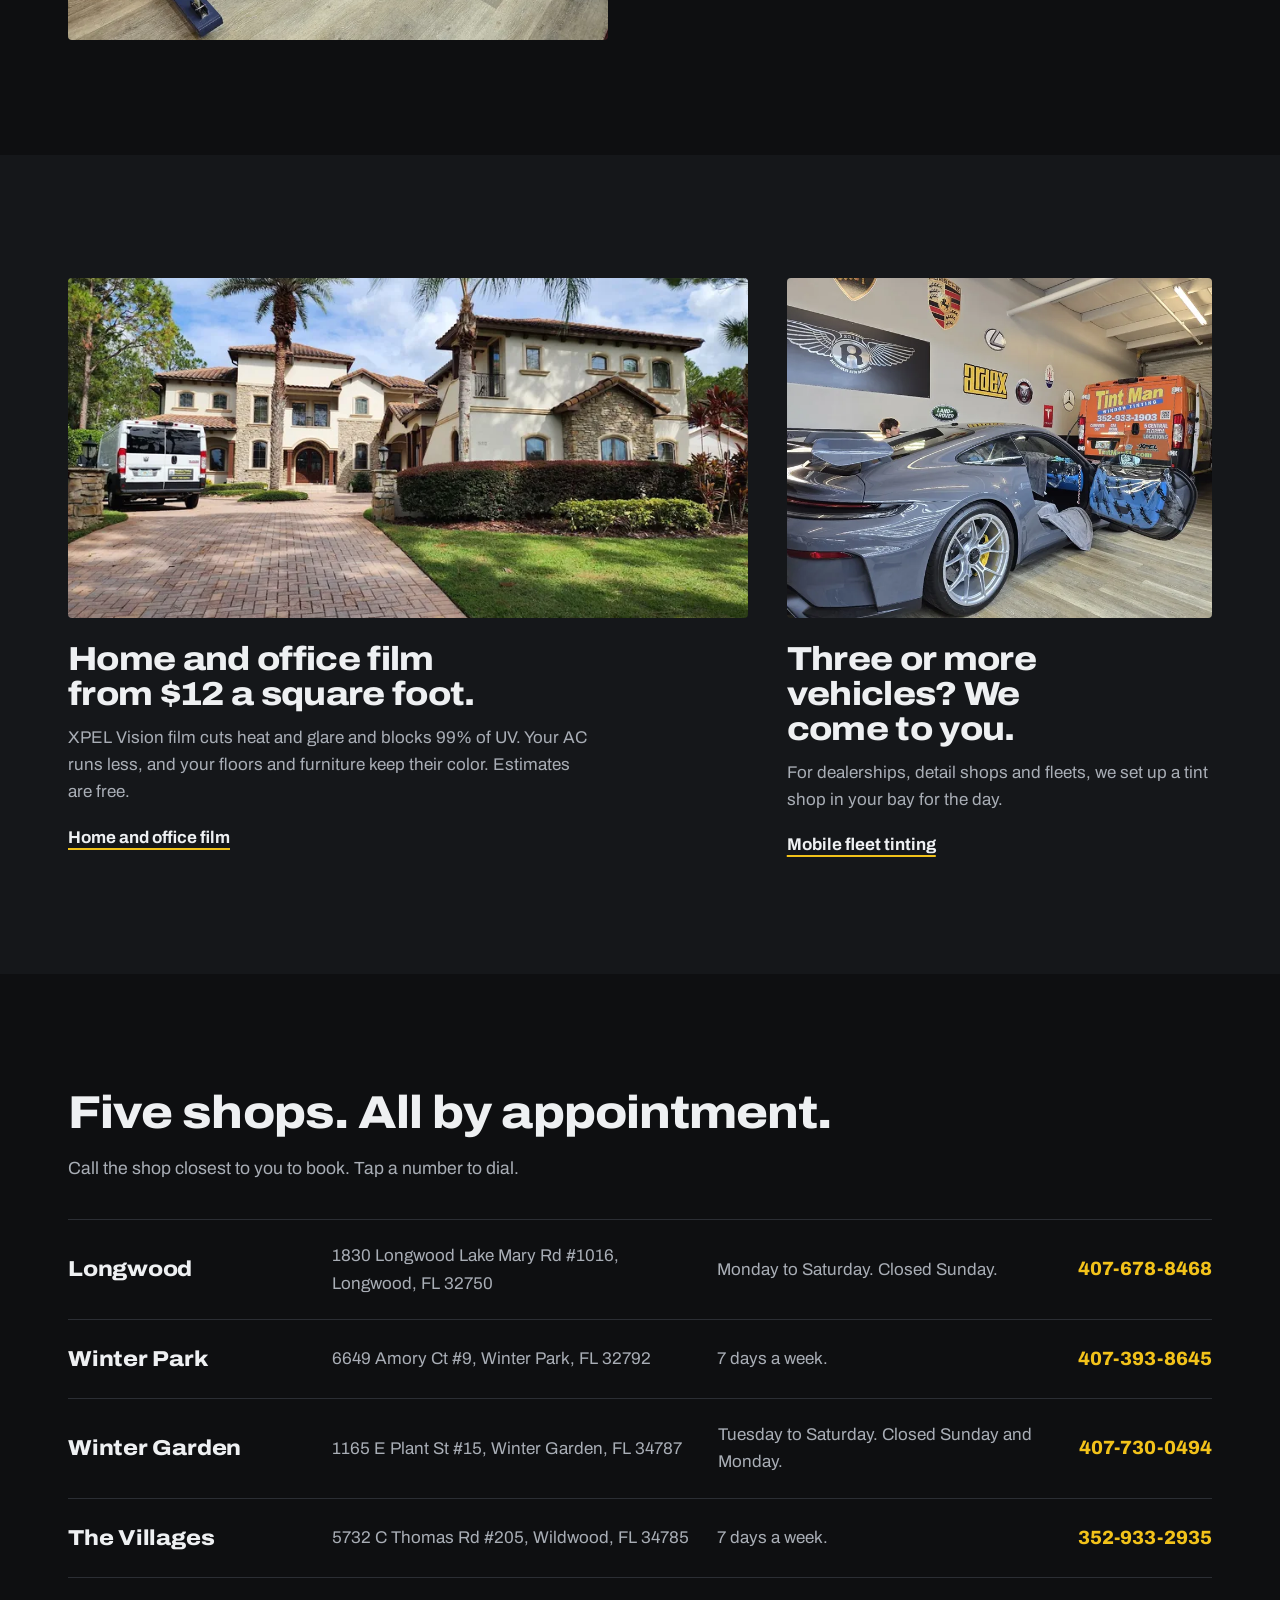
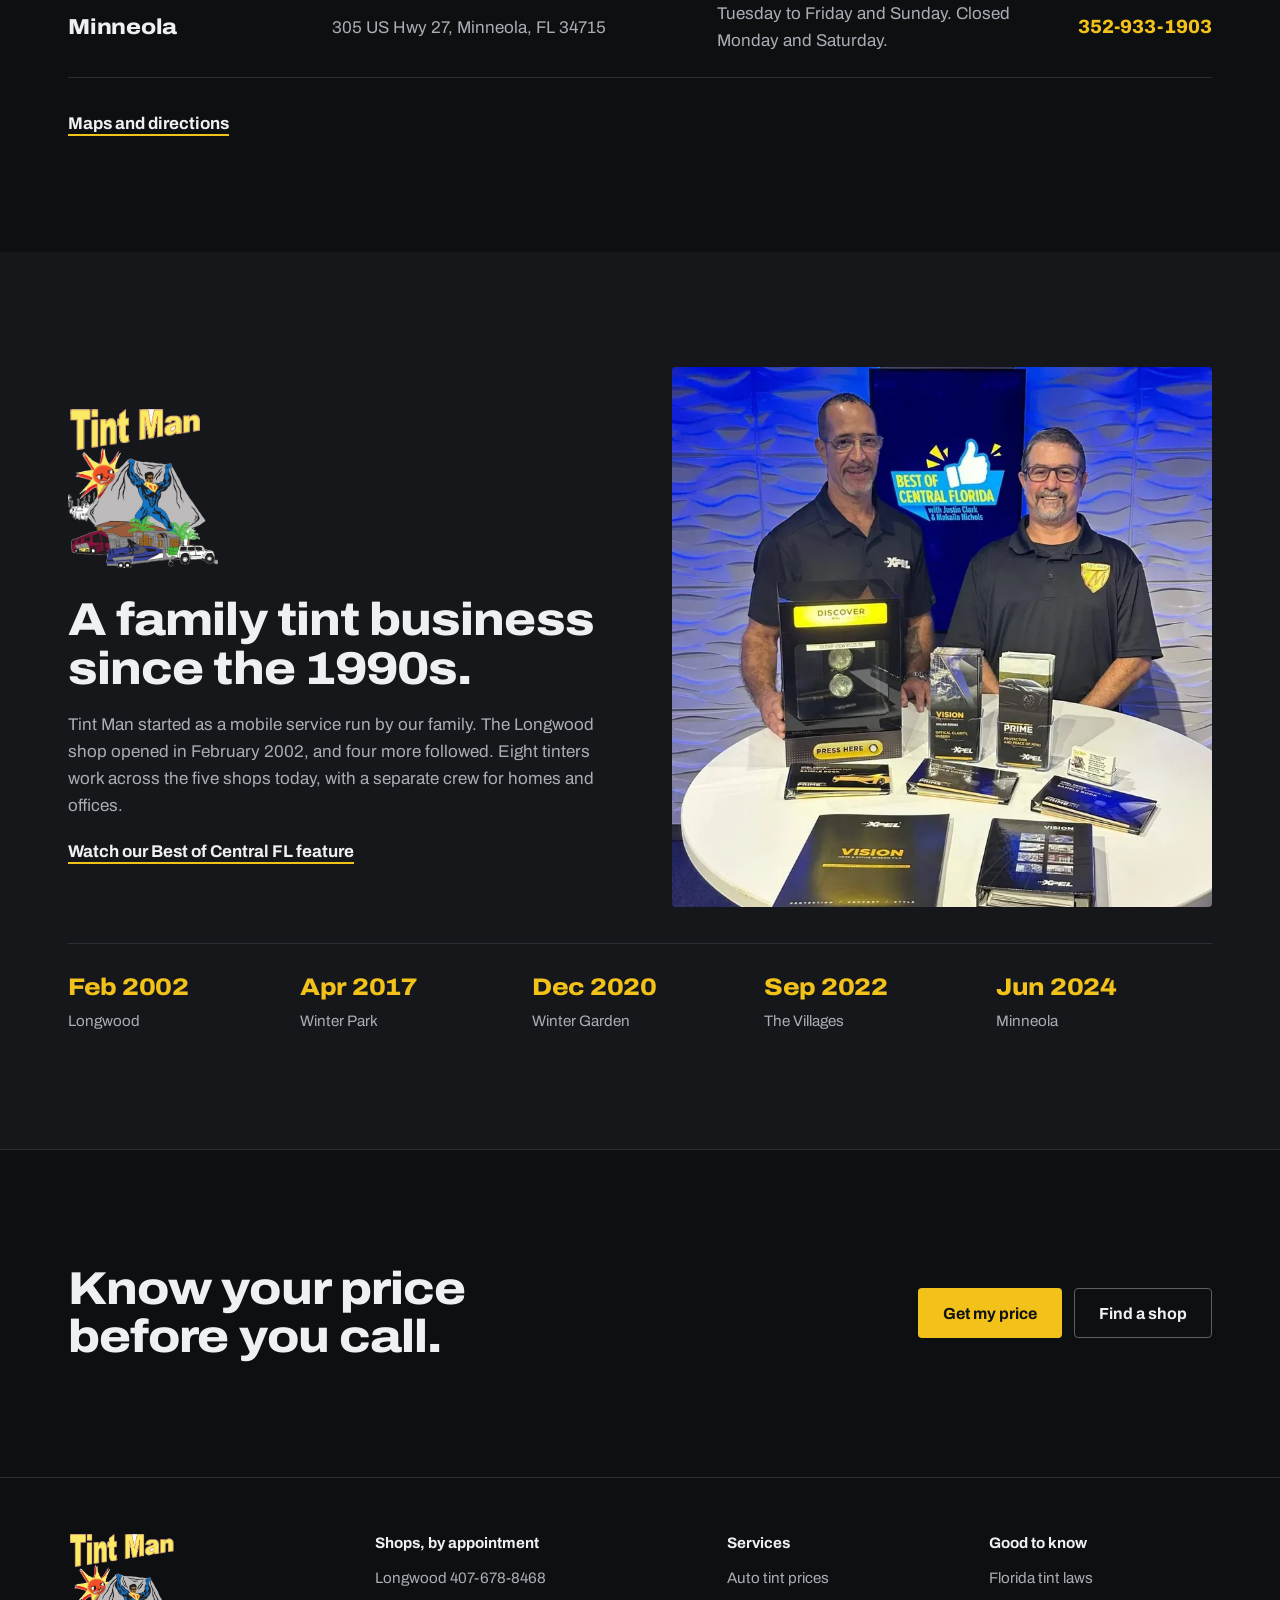
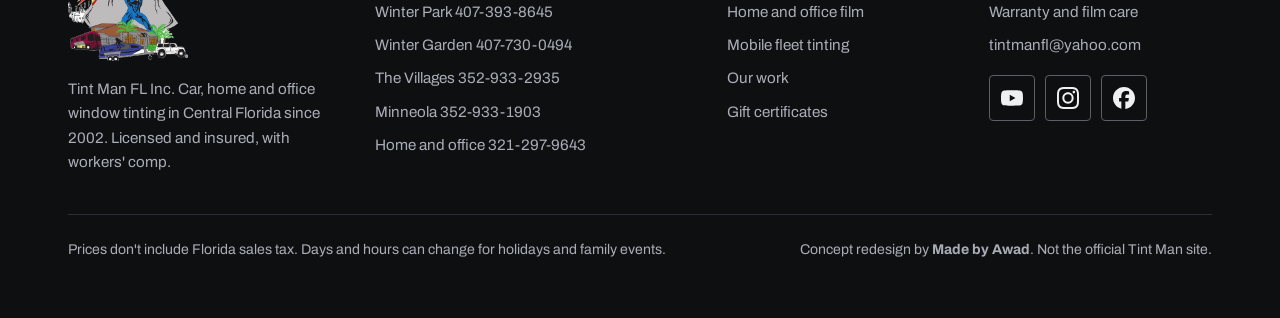
==== commit e59e5a3a: "Add logo to header and social icon buttons to footer Co-Authored-By: Claude Opus 5.5 <noreply@anthro" ====
--- a/index.html
+++ b/index.html
@@ -18,7 +18,7 @@
 <a class="skip" href="#main">Skip to content</a>
 <header class="hdr">
   <div class="wrap">
-    <a class="brand" href="index.html" aria-label="Tint Man, home">Tint Man</a>
+    <a class="brand" href="index.html" aria-label="Tint Man, home"><img src="assets/img/tint-man-logo.png" width="397" height="420" alt=""><span>Tint Man</span></a>
     <button class="menu" type="button" aria-expanded="false" aria-controls="nav">Menu</button>
     <nav class="nav" id="nav" aria-label="Main"><a href="auto.html">Auto prices</a><a href="home-office.html">Home &amp; office</a><a href="fleet.html">Fleet</a><a href="work.html">Our work</a><a href="locations.html">Locations</a><a class="btn btn-p" href="auto.html#price">Get my price</a></nav>
   </div>
@@ -206,10 +206,8 @@
           <li><a href="tint-laws.html">Florida tint laws</a></li>
           <li><a href="warranty.html">Warranty and film care</a></li>
           <li><a href="mailto:tintmanfl@yahoo.com">tintmanfl@yahoo.com</a></li>
-          <li><a href="https://www.youtube.com/channel/UCc-5ROJTFRDalu6q-zeM-1g" rel="noopener">YouTube</a></li>
-          <li><a href="https://www.instagram.com/tintmanwindowtinting" rel="noopener">Instagram</a></li>
-          <li><a href="https://www.facebook.com/tintmanfl" rel="noopener">Facebook</a></li>
         </ul>
+        <div class="social"><a href="https://www.youtube.com/channel/UCc-5ROJTFRDalu6q-zeM-1g" rel="noopener" aria-label="Tint Man on YouTube"><svg viewBox="0 0 24 24" width="22" height="22" fill="currentColor" aria-hidden="true"><path d="M23.498 6.186a3.016 3.016 0 0 0-2.122-2.136C19.505 3.545 12 3.545 12 3.545s-7.505 0-9.377.505A3.017 3.017 0 0 0 .502 6.186C0 8.07 0 12 0 12s0 3.93.502 5.814a3.016 3.016 0 0 0 2.122 2.136c1.871.505 9.376.505 9.376.505s7.505 0 9.377-.505a3.015 3.015 0 0 0 2.122-2.136C24 15.93 24 12 24 12s0-3.93-.502-5.814zM9.545 15.568V8.432L15.818 12l-6.273 3.568z"/></svg></a><a href="https://www.instagram.com/tintmanwindowtinting" rel="noopener" aria-label="Tint Man on Instagram"><svg viewBox="0 0 24 24" width="22" height="22" fill="currentColor" aria-hidden="true"><path d="M7.0301.084c-1.2768.0602-2.1487.264-2.911.5634-.7888.3075-1.4575.72-2.1228 1.3877-.6652.6677-1.075 1.3368-1.3802 2.127-.2954.7638-.4956 1.6365-.552 2.914-.0564 1.2775-.0689 1.6882-.0626 4.947.0062 3.2586.0206 3.6671.0825 4.9473.061 1.2765.264 2.1482.5635 2.9107.308.7889.72 1.4573 1.388 2.1228.6679.6655 1.3365 1.0743 2.1285 1.38.7632.295 1.6361.4961 2.9134.552 1.2773.056 1.6884.069 4.9462.0627 3.2578-.0062 3.668-.0207 4.9478-.0814 1.28-.0607 2.147-.2652 2.9098-.5633.7889-.3086 1.4578-.72 2.1228-1.3881.665-.6682 1.0745-1.3378 1.3795-2.1284.2957-.7632.4966-1.636.552-2.9124.056-1.2809.0692-1.6898.063-4.948-.0063-3.2583-.021-3.6668-.0817-4.9465-.0607-1.2797-.264-2.1487-.5633-2.9117-.3084-.7889-.72-1.4568-1.3876-2.1228C21.2982 1.33 20.628.9208 19.8378.6165 19.074.321 18.2017.1197 16.9244.0645 15.6471.0093 15.236-.005 11.977.0014 8.718.0076 8.31.0215 7.0301.0839m.1402 21.6932c-1.17-.0509-1.8053-.2453-2.2287-.408-.5606-.216-.96-.4771-1.3819-.895-.422-.4178-.6811-.8186-.9-1.378-.1644-.4234-.3624-1.058-.4171-2.228-.0595-1.2645-.072-1.6442-.079-4.848-.007-3.2037.0053-3.583.0607-4.848.05-1.169.2456-1.805.408-2.2282.216-.5613.4762-.96.895-1.3816.4188-.4217.8184-.6814 1.3783-.9003.423-.1651 1.0575-.3614 2.227-.4171 1.2655-.06 1.6447-.072 4.848-.079 3.2033-.007 3.5835.005 4.8495.0608 1.169.0508 1.8053.2445 2.228.408.5608.216.96.4754 1.3816.895.4217.4194.6816.8176.9005 1.3787.1653.4217.3617 1.056.4169 2.2263.0602 1.2655.0739 1.645.0796 4.848.0058 3.203-.0055 3.5834-.061 4.848-.051 1.17-.245 1.8055-.408 2.2294-.216.5604-.4763.96-.8954 1.3814-.419.4215-.8181.6811-1.3783.9-.4224.1649-1.0577.3617-2.2262.4174-1.2656.0595-1.6448.072-4.8493.079-3.2045.007-3.5825-.006-4.848-.0608M16.953 5.5864A1.44 1.44 0 1 0 18.39 4.144a1.44 1.44 0 0 0-1.437 1.4424M5.8385 12.012c.0067 3.4032 2.7706 6.1557 6.173 6.1493 3.4026-.0065 6.157-2.7701 6.1506-6.1733-.0065-3.4032-2.771-6.1565-6.174-6.1498-3.403.0067-6.156 2.771-6.1496 6.1738M8 12.0077a4 4 0 1 1 4.008 3.9921A3.9996 3.9996 0 0 1 8 12.0077"/></svg></a><a href="https://www.facebook.com/tintmanfl" rel="noopener" aria-label="Tint Man on Facebook"><svg viewBox="0 0 24 24" width="22" height="22" fill="currentColor" aria-hidden="true"><path d="M9.101 23.691v-7.98H6.627v-3.667h2.474v-1.58c0-4.085 1.848-5.978 5.858-5.978.401 0 .955.042 1.468.103a8.68 8.68 0 0 1 1.141.195v3.325a8.623 8.623 0 0 0-.653-.036 26.805 26.805 0 0 0-.733-.009c-.707 0-1.259.096-1.675.309a1.686 1.686 0 0 0-.679.622c-.258.42-.374.995-.374 1.752v1.297h3.919l-.386 2.103-.287 1.564h-3.246v8.245C19.396 23.238 24 18.179 24 12.044c0-6.627-5.373-12-12-12s-12 5.373-12 12c0 5.628 3.874 10.35 9.101 11.647Z"/></svg></a></div>
       </div>
     </div>
     <div class="note">
--- a/assets/site.css
+++ b/assets/site.css
@@ -41,6 +41,8 @@
 .hdr{position:sticky;top:0;z-index:20;background:var(--bg);border-bottom:1px solid var(--line)}
 .hdr .wrap{display:flex;align-items:center;justify-content:space-between;height:68px;gap:24px}
 .brand{font-weight:900;font-stretch:120%;font-size:1.35rem;letter-spacing:-.02em;text-decoration:none;color:var(--acc);white-space:nowrap}
+.brand{display:flex;align-items:center;gap:10px}
+.brand img{height:54px;width:auto}
 .nav{display:flex;align-items:center;gap:28px}
 .nav a:not(.btn){text-decoration:none;font-weight:600;font-size:.97rem;color:var(--text);white-space:nowrap}
 .nav a:not(.btn):hover,.nav a[aria-current="page"]{color:var(--acc)}
@@ -138,6 +140,9 @@
 .ftr a{text-decoration:none}
 .ftr a:hover{color:var(--acc)}
 .ftr img{width:120px;margin-bottom:16px}
+.social{display:flex;gap:10px;margin-top:18px}
+.social a{display:flex;align-items:center;justify-content:center;width:46px;height:46px;border:1px solid #5a5f68;border-radius:var(--r);color:var(--text);transition:color .15s ease,border-color .15s ease}
+.social a:hover{color:var(--acc);border-color:var(--acc)}
 .ftr .note{margin-top:40px;padding-top:24px;border-top:1px solid var(--line);font-size:.88rem;display:flex;justify-content:space-between;gap:24px;flex-wrap:wrap}
 @media (max-width:900px){.ftr-grid{grid-template-columns:1fr 1fr}}
 @media (max-width:520px){.ftr-grid{grid-template-columns:1fr}}
